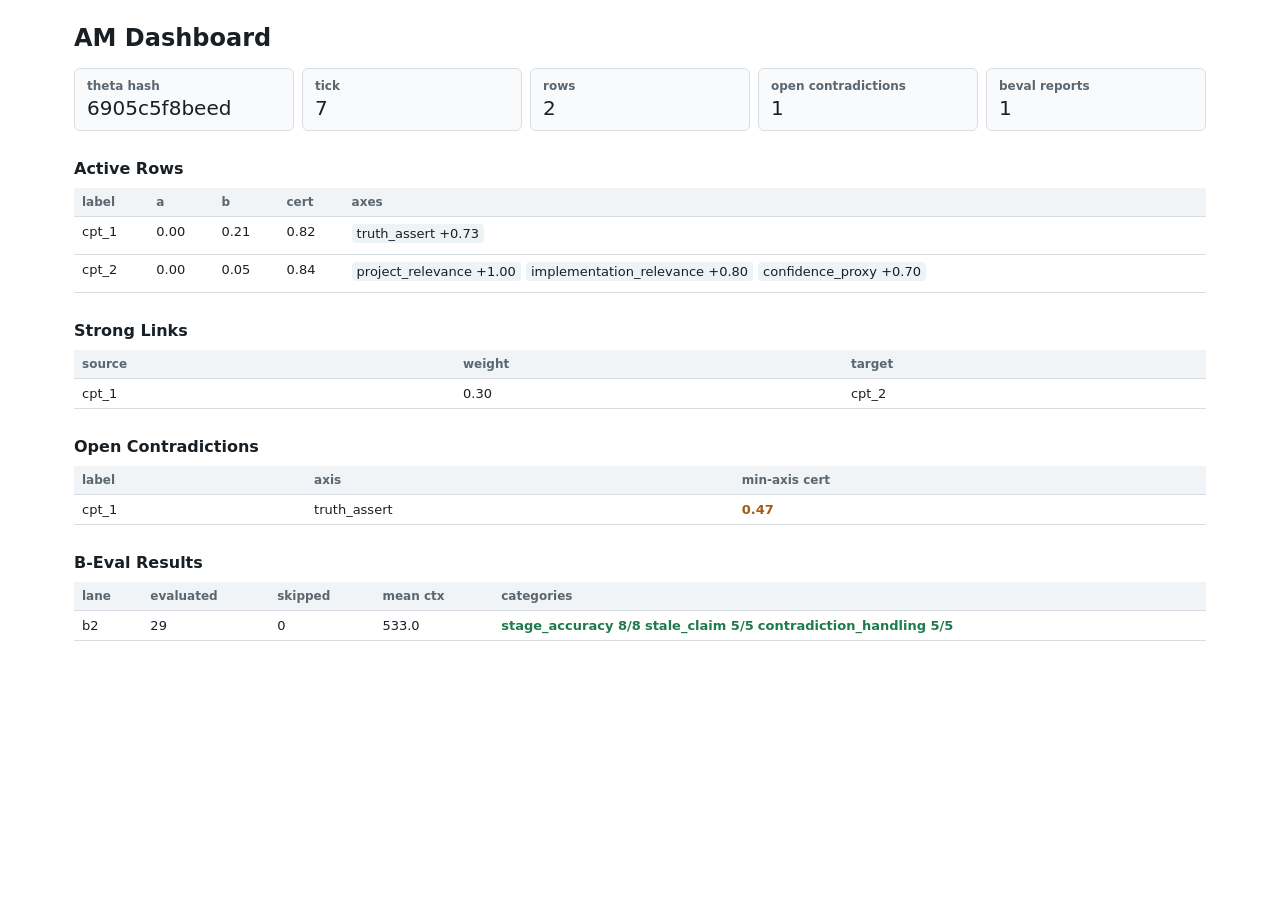
==== review/tests/golden/b05_dashboard.html @ 3931bc02 "B07: refresh Night2 review artifacts" ====
<!doctype html>
<html lang="en">
<head>
<meta charset="utf-8">
<meta name="viewport" content="width=device-width, initial-scale=1">
<title>AM Dashboard</title>
<style>
:root { color-scheme: light; --ink:#182026; --muted:#5a6670; --line:#d7dde2; --panel:#f8fafb; --good:#1f7a4d; --warn:#a45d12; --bad:#a12626; }
* { box-sizing: border-box; }
body { margin:0; font-family: ui-sans-serif, system-ui, -apple-system, BlinkMacSystemFont, "Segoe UI", sans-serif; color:var(--ink); background:#ffffff; }
main { max-width: 1180px; margin: 0 auto; padding: 24px; }
h1 { font-size: 24px; margin: 0 0 16px; letter-spacing: 0; }
h2 { font-size: 16px; margin: 28px 0 10px; letter-spacing: 0; }
.summary { display:grid; grid-template-columns: repeat(auto-fit, minmax(150px,1fr)); gap:8px; }
.metric { border:1px solid var(--line); border-radius:6px; padding:10px 12px; background:var(--panel); }
.metric b { display:block; font-size:12px; color:var(--muted); font-weight:600; }
.metric span { display:block; font-size:20px; margin-top:3px; }
table { width:100%; border-collapse: collapse; font-size:13px; }
th, td { border-bottom:1px solid var(--line); padding:7px 8px; text-align:left; vertical-align:top; }
th { color:var(--muted); font-size:12px; font-weight:700; background:#f1f4f6; }
.axis { display:inline-block; margin:0 5px 4px 0; padding:2px 5px; border-radius:4px; background:#eef3f6; }
.empty { color:var(--muted); font-style:italic; }
.good { color:var(--good); font-weight:700; }
.warn { color:var(--warn); font-weight:700; }
.bad { color:var(--bad); font-weight:700; }
</style>
</head>
<body>
<main>
<h1>AM Dashboard</h1>
<section class="summary" id="summary"></section>
<h2>Active Rows</h2>
<div id="active"></div>
<h2>Strong Links</h2>
<div id="links"></div>
<h2>Open Contradictions</h2>
<div id="contradictions"></div>
<h2>B-Eval Results</h2>
<div id="beval"></div>
</main>
<script id="am-data" type="application/json">{
  "schema": "AM-DASHBOARD-1",
  "snapshot": {
    "theta_hash": "6905c5f8beede6bd3dfd9fc403626eafb433488291667610d11f0db54f23520c",
    "tick": 7,
    "row_count": 2,
    "active_rows": [
      {
        "label": "cpt_1",
        "activation": 0.0,
        "baseline": 0.21228702,
        "certainty": 0.820119,
        "axes": [
          {
            "name": "truth_assert",
            "value": 0.73443204
          }
        ]
      },
      {
        "label": "cpt_2",
        "activation": 0.0,
        "baseline": 0.05364891,
        "certainty": 0.8350732,
        "axes": [
          {
            "name": "project_relevance",
            "value": 1.0
          },
          {
            "name": "implementation_relevance",
            "value": 0.8
          },
          {
            "name": "confidence_proxy",
            "value": 0.7
          }
        ]
      }
    ],
    "links": [
      {
        "source": "cpt_1",
        "target": "cpt_2",
        "weight": 0.3
      }
    ],
    "contradictions": [
      {
        "label": "cpt_1",
        "axis": "truth_assert",
        "min_axis_cert": 0.46990386
      }
    ],
    "goals": [
      "cpt_2"
    ]
  },
  "beval": [
    {
      "path": "tests/golden/b05_beval.json",
      "lane": "b2",
      "evaluated": 29,
      "skipped": 0,
      "mean_context_tokens": 533.0,
      "categories": [
        {
          "category": "stage_accuracy",
          "matched": 8,
          "total": 8,
          "accuracy": 1.0
        },
        {
          "category": "stale_claim",
          "matched": 5,
          "total": 5,
          "accuracy": 1.0
        },
        {
          "category": "contradiction_handling",
          "matched": 5,
          "total": 5,
          "accuracy": 1.0
        }
      ]
    }
  ]
}</script>
<script>
const data = JSON.parse(document.getElementById('am-data').textContent);
const esc = value => String(value).replace(/[&<>"]/g, ch => ({'&':'&amp;','<':'&lt;','>':'&gt;','"':'&quot;'}[ch]));
const metric = (name, value) => `<div class="metric"><b>${esc(name)}</b><span>${esc(value)}</span></div>`;
document.getElementById('summary').innerHTML = [
  metric('theta hash', data.snapshot.theta_hash.slice(0, 12)),
  metric('tick', data.snapshot.tick),
  metric('rows', data.snapshot.row_count),
  metric('open contradictions', data.snapshot.contradictions.length),
  metric('beval reports', data.beval.length)
].join('');
function table(headers, rows, empty) {
  if (!rows.length) return `<p class="empty">${esc(empty)}</p>`;
  return `<table><thead><tr>${headers.map(h => `<th>${esc(h)}</th>`).join('')}</tr></thead><tbody>${rows.join('')}</tbody></table>`;
}
document.getElementById('active').innerHTML = table(['label','a','b','cert','axes'], data.snapshot.active_rows.map(row =>
  `<tr><td>${esc(row.label)}</td><td>${row.activation.toFixed(2)}</td><td>${row.baseline.toFixed(2)}</td><td>${row.certainty.toFixed(2)}</td><td>${row.axes.map(axis => `<span class="axis">${esc(axis.name)} ${axis.value >= 0 ? '+' : ''}${axis.value.toFixed(2)}</span>`).join('')}</td></tr>`
), 'no allocated rows');
document.getElementById('links').innerHTML = table(['source','weight','target'], data.snapshot.links.map(link =>
  `<tr><td>${esc(link.source)}</td><td>${link.weight.toFixed(2)}</td><td>${esc(link.target)}</td></tr>`
), 'no links');
document.getElementById('contradictions').innerHTML = table(['label','axis','min-axis cert'], data.snapshot.contradictions.map(item =>
  `<tr><td>${esc(item.label)}</td><td>${esc(item.axis)}</td><td class="warn">${item.min_axis_cert.toFixed(2)}</td></tr>`
), 'no open contradictions');
document.getElementById('beval').innerHTML = table(['lane','evaluated','skipped','mean ctx','categories'], data.beval.map(report =>
  `<tr><td>${esc(report.lane)}</td><td>${report.evaluated}</td><td>${report.skipped}</td><td>${report.mean_context_tokens.toFixed(1)}</td><td>${report.categories.map(cat => `<span class="${cat.accuracy === 1 ? 'good' : cat.accuracy === 0 ? 'bad' : 'warn'}">${esc(cat.category)} ${cat.matched}/${cat.total}</span>`).join(' ')}</td></tr>`
), 'no beval results supplied');
</script>
</body>
</html>
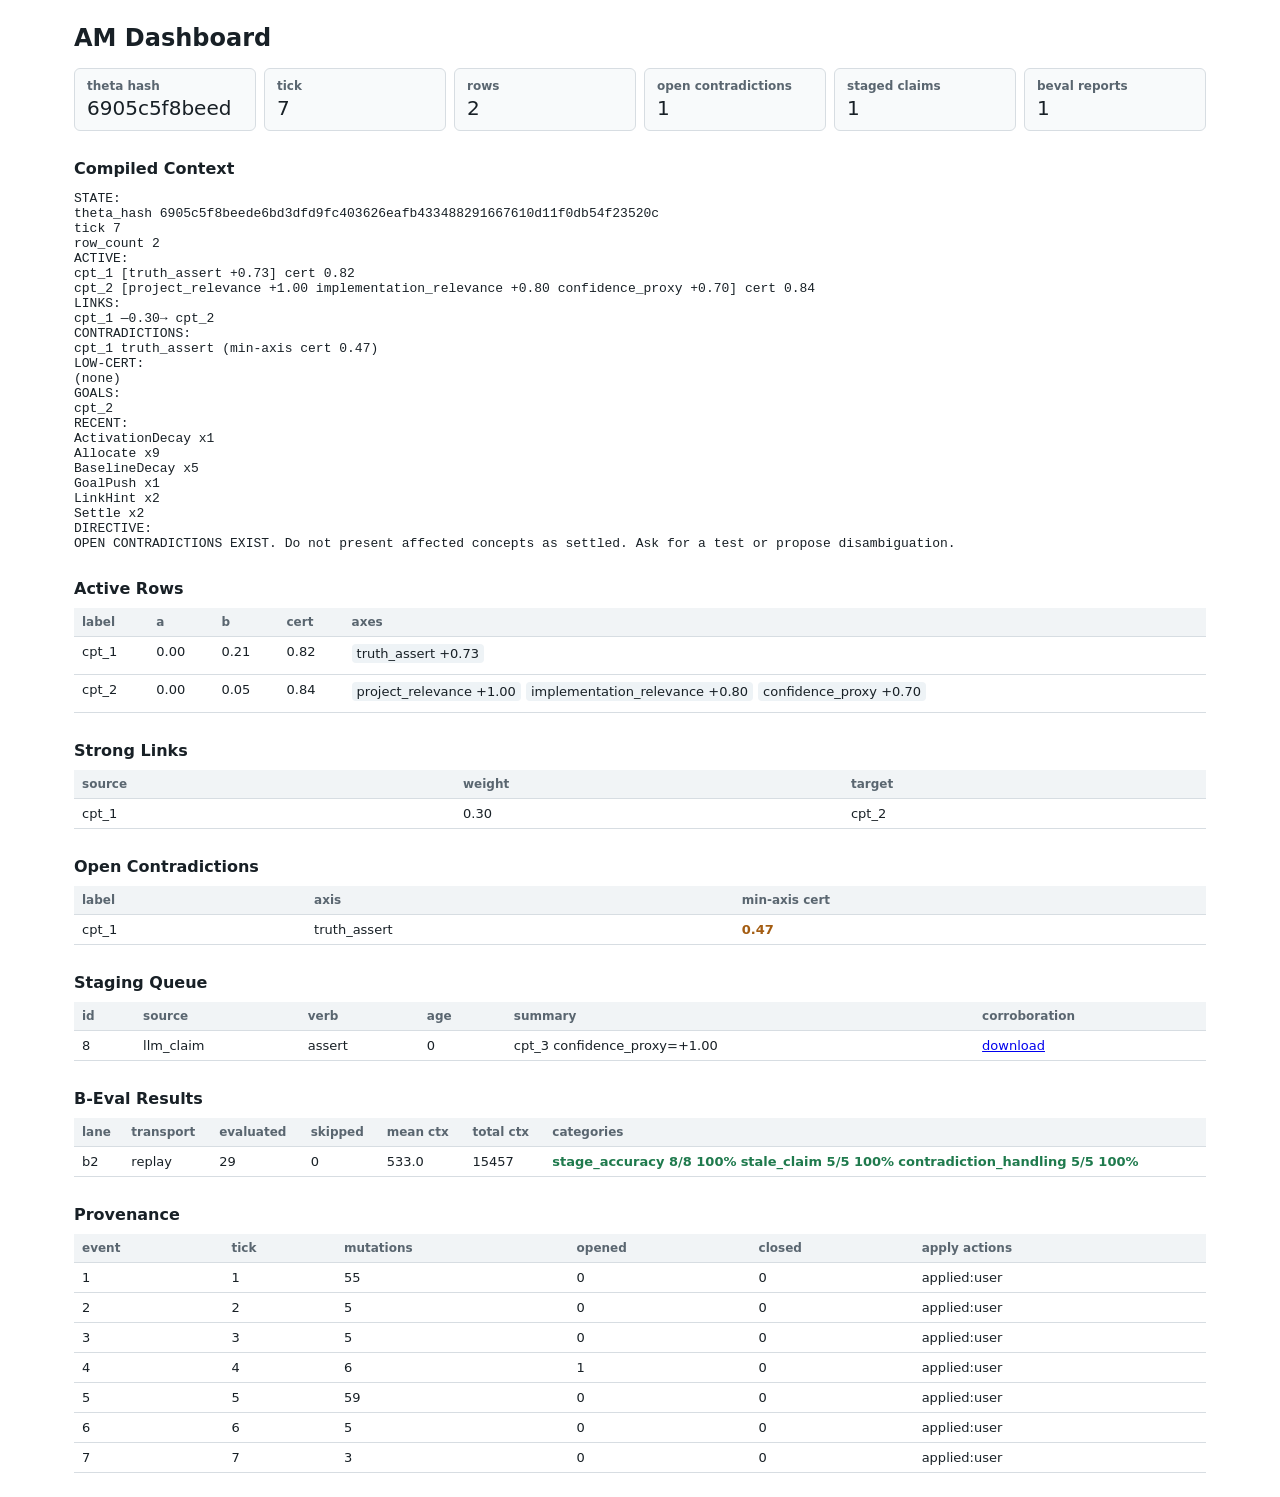
==== commit d5af0b0c: "B09: refresh Night2 review artifacts" ====
--- a/review/tests/golden/b05_dashboard.html
+++ b/review/tests/golden/b05_dashboard.html
@@ -29,17 +29,24 @@
 <main>
 <h1>AM Dashboard</h1>
 <section class="summary" id="summary"></section>
+<h2>Compiled Context</h2>
+<pre id="compiled-context"></pre>
 <h2>Active Rows</h2>
 <div id="active"></div>
 <h2>Strong Links</h2>
 <div id="links"></div>
 <h2>Open Contradictions</h2>
 <div id="contradictions"></div>
+<h2>Staging Queue</h2>
+<div id="staging"></div>
 <h2>B-Eval Results</h2>
 <div id="beval"></div>
+<h2>Provenance</h2>
+<div id="provenance"></div>
 </main>
 <script id="am-data" type="application/json">{
   "schema": "AM-DASHBOARD-1",
+  "compiled_context": "STATE:\ntheta_hash 6905c5f8beede6bd3dfd9fc403626eafb433488291667610d11f0db54f23520c\ntick 7\nrow_count 2\nACTIVE:\ncpt_1 [truth_assert +0.73] cert 0.82\ncpt_2 [project_relevance +1.00 implementation_relevance +0.80 confidence_proxy +0.70] cert 0.84\nLINKS:\ncpt_1 —0.30→ cpt_2\nCONTRADICTIONS:\ncpt_1 truth_assert (min-axis cert 0.47)\nLOW-CERT:\n(none)\nGOALS:\ncpt_2\nRECENT:\nActivationDecay x1\nAllocate x9\nBaselineDecay x5\nGoalPush x1\nLinkHint x2\nSettle x2\nDIRECTIVE:\nOPEN CONTRADICTIONS EXIST. Do not present affected concepts as settled. Ask for a test or propose disambiguation.\n",
   "snapshot": {
     "theta_hash": "6905c5f8beede6bd3dfd9fc403626eafb433488291667610d11f0db54f23520c",
     "tick": 7,
@@ -96,13 +103,28 @@
       "cpt_2"
     ]
   },
+  "staging": {
+    "applied_event_count": 7,
+    "entries": [
+      {
+        "id": 8,
+        "source": "llm_claim",
+        "verb": "assert",
+        "summary": "cpt_3 confidence_proxy=+1.00",
+        "age": 0,
+        "corroboration_template": "{\"grammar\":\"EG-1\"}\n{\"args\":{\"axes\":[{\"axis\":\"confidence_proxy\",\"value\":1.0}],\"concept\":\"cpt_3\"},\"id\":9,\"session_id\":\"dash\",\"source\":\"test_verified\",\"verb\":\"assert\"}\n"
+      }
+    ]
+  },
   "beval": [
     {
       "path": "tests/golden/b05_beval.json",
       "lane": "b2",
+      "transport": "replay",
       "evaluated": 29,
       "skipped": 0,
       "mean_context_tokens": 533.0,
+      "total_context_tokens": 15457,
       "categories": [
         {
           "category": "stage_accuracy",
@@ -124,23 +146,98 @@
         }
       ]
     }
+  ],
+  "provenance": [
+    {
+      "event_id": 1,
+      "tick": 1,
+      "mutations": 55,
+      "opened": 0,
+      "closed": 0,
+      "actions": [
+        "applied:user"
+      ]
+    },
+    {
+      "event_id": 2,
+      "tick": 2,
+      "mutations": 5,
+      "opened": 0,
+      "closed": 0,
+      "actions": [
+        "applied:user"
+      ]
+    },
+    {
+      "event_id": 3,
+      "tick": 3,
+      "mutations": 5,
+      "opened": 0,
+      "closed": 0,
+      "actions": [
+        "applied:user"
+      ]
+    },
+    {
+      "event_id": 4,
+      "tick": 4,
+      "mutations": 6,
+      "opened": 1,
+      "closed": 0,
+      "actions": [
+        "applied:user"
+      ]
+    },
+    {
+      "event_id": 5,
+      "tick": 5,
+      "mutations": 59,
+      "opened": 0,
+      "closed": 0,
+      "actions": [
+        "applied:user"
+      ]
+    },
+    {
+      "event_id": 6,
+      "tick": 6,
+      "mutations": 5,
+      "opened": 0,
+      "closed": 0,
+      "actions": [
+        "applied:user"
+      ]
+    },
+    {
+      "event_id": 7,
+      "tick": 7,
+      "mutations": 3,
+      "opened": 0,
+      "closed": 0,
+      "actions": [
+        "applied:user"
+      ]
+    }
   ]
 }</script>
 <script>
 const data = JSON.parse(document.getElementById('am-data').textContent);
 const esc = value => String(value).replace(/[&<>"]/g, ch => ({'&':'&amp;','<':'&lt;','>':'&gt;','"':'&quot;'}[ch]));
 const metric = (name, value) => `<div class="metric"><b>${esc(name)}</b><span>${esc(value)}</span></div>`;
+const templateHref = value => `data:text/plain;charset=utf-8,${encodeURIComponent(value)}`;
 document.getElementById('summary').innerHTML = [
   metric('theta hash', data.snapshot.theta_hash.slice(0, 12)),
   metric('tick', data.snapshot.tick),
   metric('rows', data.snapshot.row_count),
   metric('open contradictions', data.snapshot.contradictions.length),
+  metric('staged claims', data.staging.entries.length),
   metric('beval reports', data.beval.length)
 ].join('');
 function table(headers, rows, empty) {
   if (!rows.length) return `<p class="empty">${esc(empty)}</p>`;
   return `<table><thead><tr>${headers.map(h => `<th>${esc(h)}</th>`).join('')}</tr></thead><tbody>${rows.join('')}</tbody></table>`;
 }
+document.getElementById('compiled-context').textContent = data.compiled_context;
 document.getElementById('active').innerHTML = table(['label','a','b','cert','axes'], data.snapshot.active_rows.map(row =>
   `<tr><td>${esc(row.label)}</td><td>${row.activation.toFixed(2)}</td><td>${row.baseline.toFixed(2)}</td><td>${row.certainty.toFixed(2)}</td><td>${row.axes.map(axis => `<span class="axis">${esc(axis.name)} ${axis.value >= 0 ? '+' : ''}${axis.value.toFixed(2)}</span>`).join('')}</td></tr>`
 ), 'no allocated rows');
@@ -150,9 +247,15 @@
 document.getElementById('contradictions').innerHTML = table(['label','axis','min-axis cert'], data.snapshot.contradictions.map(item =>
   `<tr><td>${esc(item.label)}</td><td>${esc(item.axis)}</td><td class="warn">${item.min_axis_cert.toFixed(2)}</td></tr>`
 ), 'no open contradictions');
-document.getElementById('beval').innerHTML = table(['lane','evaluated','skipped','mean ctx','categories'], data.beval.map(report =>
-  `<tr><td>${esc(report.lane)}</td><td>${report.evaluated}</td><td>${report.skipped}</td><td>${report.mean_context_tokens.toFixed(1)}</td><td>${report.categories.map(cat => `<span class="${cat.accuracy === 1 ? 'good' : cat.accuracy === 0 ? 'bad' : 'warn'}">${esc(cat.category)} ${cat.matched}/${cat.total}</span>`).join(' ')}</td></tr>`
+document.getElementById('staging').innerHTML = table(['id','source','verb','age','summary','corroboration'], data.staging.entries.map(entry =>
+  `<tr><td>${entry.id}</td><td>${esc(entry.source)}</td><td>${esc(entry.verb)}</td><td>${entry.age}</td><td>${esc(entry.summary)}</td><td><a download="corroborate_${entry.id}.eg1" href="${templateHref(entry.corroboration_template)}">download</a></td></tr>`
+), 'no staged claims');
+document.getElementById('beval').innerHTML = table(['lane','transport','evaluated','skipped','mean ctx','total ctx','categories'], data.beval.map(report =>
+  `<tr><td>${esc(report.lane)}</td><td>${esc(report.transport)}</td><td>${report.evaluated}</td><td>${report.skipped}</td><td>${report.mean_context_tokens.toFixed(1)}</td><td>${report.total_context_tokens}</td><td>${report.categories.map(cat => `<span class="${cat.accuracy === 1 ? 'good' : cat.accuracy === 0 ? 'bad' : 'warn'}">${esc(cat.category)} ${cat.matched}/${cat.total} ${(cat.accuracy * 100).toFixed(0)}%</span>`).join(' ')}</td></tr>`
 ), 'no beval results supplied');
+document.getElementById('provenance').innerHTML = table(['event','tick','mutations','opened','closed','apply actions'], data.provenance.map(row =>
+  `<tr><td>${row.event_id}</td><td>${row.tick}</td><td>${row.mutations}</td><td>${row.opened}</td><td>${row.closed}</td><td>${row.actions.map(esc).join(', ') || '<span class="empty">none</span>'}</td></tr>`
+), 'no trace events supplied');
 </script>
 </body>
 </html>
